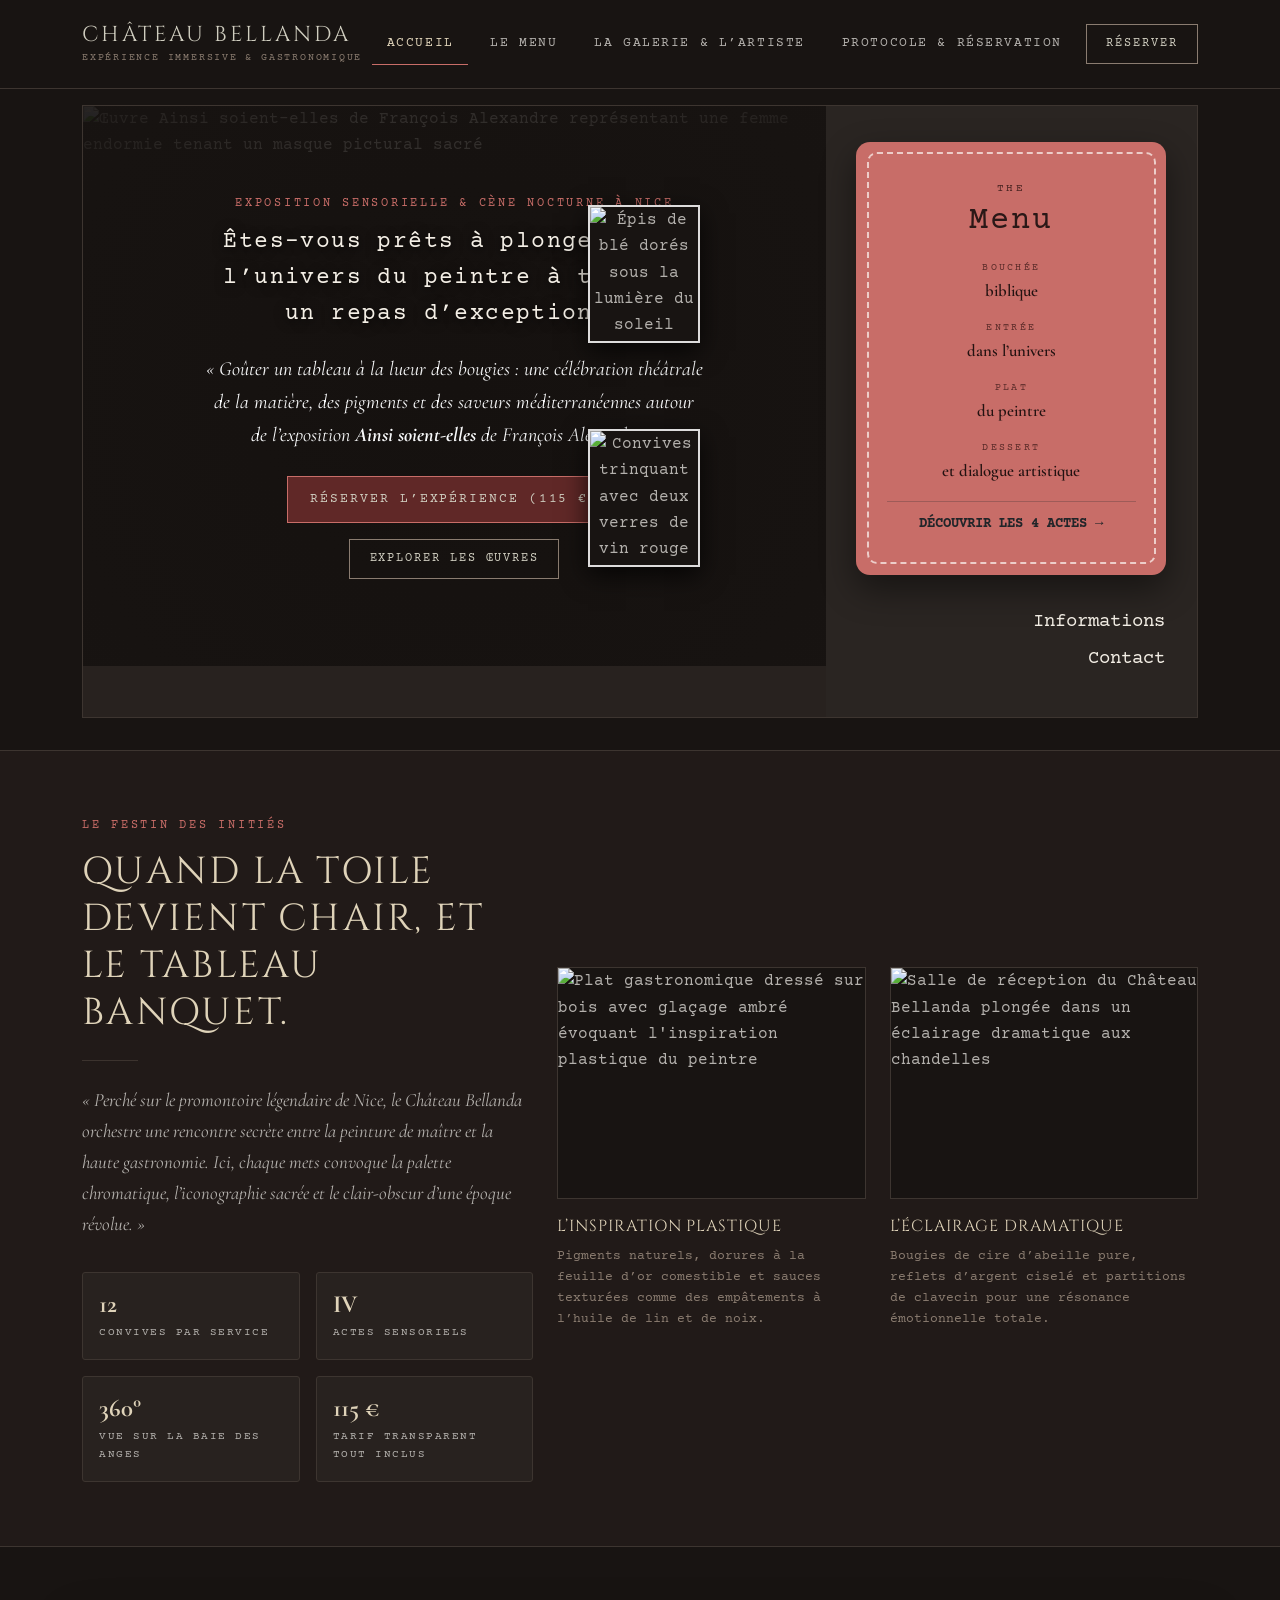
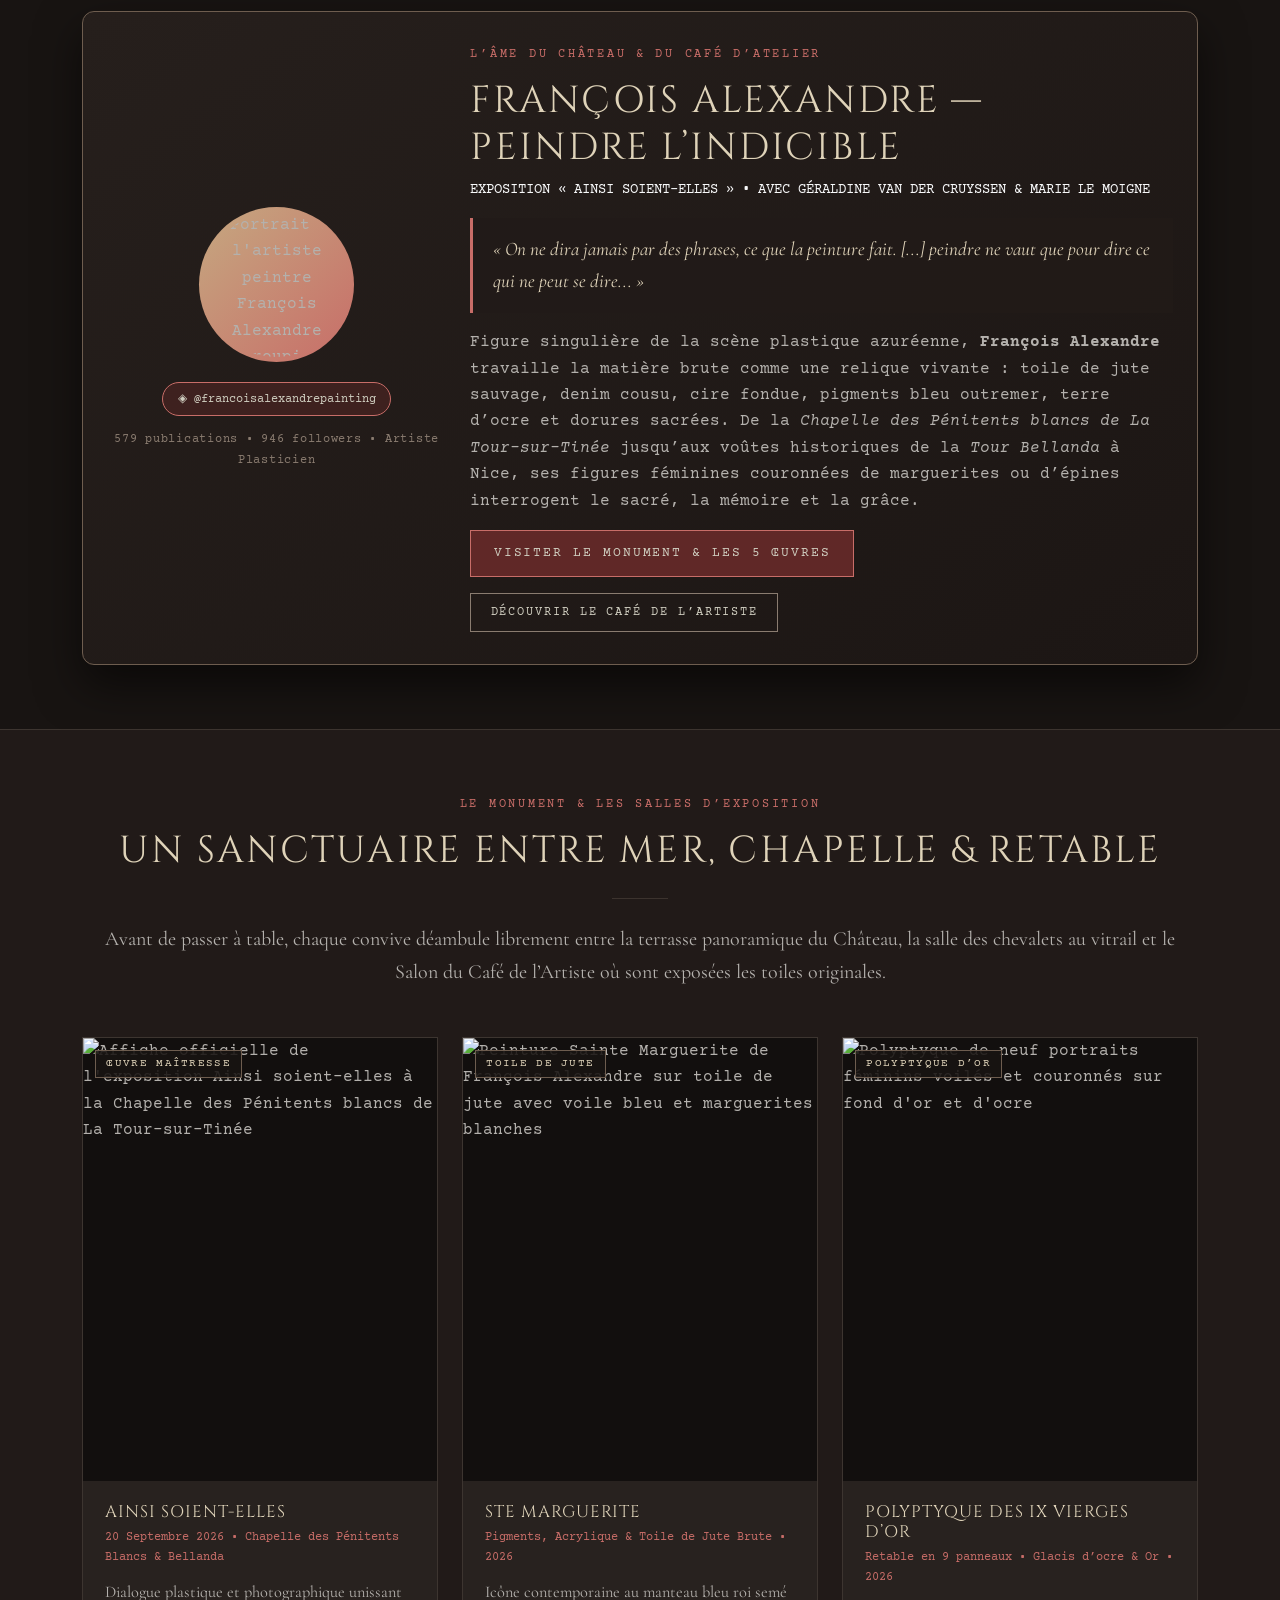
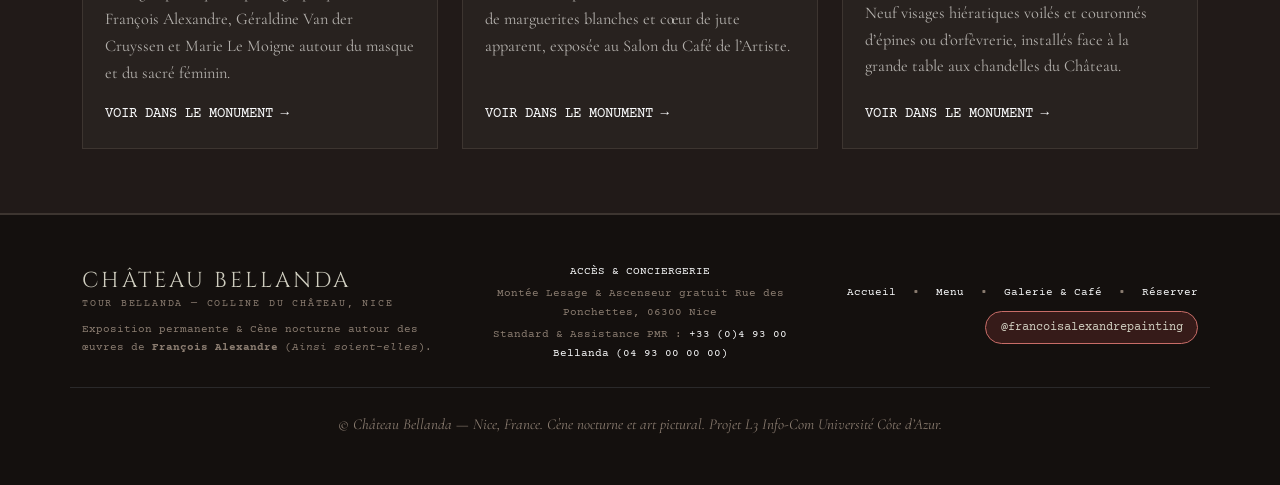
==== index.html @ 2aeea2ba "Commit 1 Intégration structure HTML mobile-first, feuille de style CSS et page d'accueil" ====
<!DOCTYPE html>
<html lang="fr">
<head>
  <meta charset="UTF-8">
  <meta name="viewport" content="width=device-width, initial-scale=1.0">
  <title>Château Bellanda Nice | Expérience Immersive, Galerie François Alexandre & Dîner d'Art</title>
  <meta name="description" content="Plongez dans l'univers du peintre François Alexandre (Ainsi soient-elles) au sommet de la Tour Bellanda à Nice. Dîner gastronomique aux chandelles en 4 actes et galerie d'art privée.">
  <meta name="keywords" content="Château Bellanda, château à Nice, galerie d'art privée, expérience gastronomique dans un cadre historique, François Alexandre, Ainsi soient-elles, restaurant immersif Nice, sortie insolite Côte d'Azur, dîner aux chandelles Nice">
  <meta name="author" content="Château Bellanda - François Alexandre - Université Côte d'Azur L3 Info-Com">
  <meta name="robots" content="index, follow">
  <meta property="og:title" content="Château Bellanda Nice | Expérience Immersive, Galerie François Alexandre & Dîner d'Art">
  <meta property="og:description" content="Plongez dans l'univers du peintre François Alexandre (Ainsi soient-elles) au sommet de la Tour Bellanda à Nice. Dîner gastronomique aux chandelles en 4 actes et galerie d'art privée.">
  <meta property="og:type" content="website">
  <meta property="og:locale" content="fr_FR">
  <meta property="og:image" content="images/oeuvre-ainsi-soient-elles-affiche.jpg">
  <link rel="preconnect" href="https://fonts.googleapis.com">
  <link rel="preconnect" href="https://fonts.gstatic.com" crossorigin>
  <link href="https://fonts.googleapis.com/css2?family=Cinzel:wght@400;600;700&amp;family=Cormorant+Garamond:ital,wght@0,400;0,600;1,400;1,600&amp;family=Courier+Prime:ital,wght@0,400;0,700;1,400&amp;display=swap" rel="stylesheet">
  <link href="https://cdn.jsdelivr.net/npm/bootstrap@5.3.3/dist/css/bootstrap.min.css" rel="stylesheet" integrity="sha384-QWTKZyjpPEjISv5WaRU9OFeRpok6YctnYmDr5pNlyT2bRjXh0JMhjY6hW+ALEwIH" crossorigin="anonymous">
  <link rel="stylesheet" href="css/style.css">
</head>
<body>
  <a href="#main-content" class="skip-link">Aller au contenu principal</a>

  <header class="site-header">
    <nav class="navbar navbar-expand-lg" aria-label="Navigation principale du Château Bellanda">
      <div class="container">
        <a class="brand-logo" href="index.html">
          <span class="brand-title">CHÂTEAU BELLANDA</span>
          <span class="brand-subtitle">EXPÉRIENCE IMMERSIVE &amp; GASTRONOMIQUE</span>
        </a>

        <button class="navbar-toggler-custom d-lg-none" type="button" data-bs-toggle="collapse" data-bs-target="#navbarBellanda" aria-controls="navbarBellanda" aria-expanded="false" aria-label="Ouvrir le menu de navigation">
          Menu &#9776;
        </button>

        <div class="collapse navbar-collapse justify-content-center mt-3 mt-lg-0" id="navbarBellanda">
          <ul class="navbar-nav align-items-lg-center gap-lg-2">
            <li class="nav-item">
              <a class="nav-link-bellanda active" href="index.html" aria-current="page">Accueil</a>
            </li>
            <li class="nav-item">
              <a class="nav-link-bellanda" href="menu.html">Le Menu</a>
            </li>
            <li class="nav-item">
              <a class="nav-link-bellanda" href="galerie.html">La Galerie &amp; L’Artiste</a>
            </li>
            <li class="nav-item">
              <a class="nav-link-bellanda" href="reservation.html">Protocole &amp; Réservation</a>
            </li>
          </ul>
          <div class="d-lg-none mt-3 pb-2">
            <a href="reservation.html" class="btn-reserver-header w-100 text-center">Réserver (115 €)</a>
          </div>
        </div>

        <div class="d-none d-lg-block">
          <a href="reservation.html" class="btn-reserver-header">RÉSERVER</a>
        </div>
      </div>
    </nav>
  </header>

  <main id="main-content">
    <!-- MAQUETTE 1 : HERO & CARTE THE MENU -->
    <section class="hero-frame-wrapper" aria-labelledby="hero-main-heading">
      <div class="container">
        <div class="hero-main-box">
          <div class="row g-0">
            <!-- Colonne Visuel Principal : Femme tenant son masque (Ainsi soient-elles) + 2 vignettes -->
            <div class="col-12 col-lg-8">
              <div class="hero-visual-stage">
                <img src="images/hero-femme-masque.jpg" alt="Œuvre Ainsi soient-elles de François Alexandre représentant une femme endormie tenant un masque pictural sacré" class="hero-bg-img" width="580" height="800">
                <div class="hero-overlay-gradient"></div>

                <div class="hero-center-content">
                  <span class="kicker">EXPOSITION SENSORIELLE &amp; CÈNE NOCTURNE À NICE</span>
                  <h1 id="hero-main-heading" class="hero-question-title">
                    Êtes-vous prêts à plonger dans l’univers du peintre à travers un repas d’exception ?
                  </h1>
                  <p class="font-cormorant fst-italic text-light mb-4 fs-5">
                    « Goûter un tableau à la lueur des bougies : une célébration théâtrale de la matière, des pigments et des saveurs méditerranéennes autour de l’exposition <strong>Ainsi soient-elles</strong> de François Alexandre. »
                  </p>
                  <div class="d-flex flex-wrap justify-content-center gap-3">
                    <a href="reservation.html" class="btn-bordeaux">Réserver l’expérience (115 €)</a>
                    <a href="galerie.html" class="btn-reserver-header">Explorer les œuvres</a>
                  </div>

                  <!-- Les 2 vignettes superposées fidèles à la Maquette 1 -->
                  <div class="hero-floating-vignettes">
                    <div class="vignette-card">
                      <img src="images/vignette-ble-or.jpg" alt="Épis de blé dorés sous la lumière du soleil couchant évoquant l'ocre et le pain sacré" width="112" height="138">
                    </div>
                    <div class="vignette-card">
                      <img src="images/vignette-verres-vin.jpg" alt="Convives trinquant avec deux verres de vin rouge lors du banquet au Château Bellanda" width="112" height="138">
                    </div>
                  </div>
                </div>
              </div>
            </div>

            <!-- Colonne Droite Maquette 1 : Carte "The Menu" rose poudré à bordure festonnée + Liens -->
            <div class="col-12 col-lg-4">
              <div class="hero-sidebar-panel">
                <div class="pink-menu-card" aria-label="Aperçu du Menu en quatre actes">
                  <div class="pink-menu-inner">
                    <span class="pink-menu-kicker">THE</span>
                    <h2 class="pink-menu-heading">Menu</h2>
                    <ul class="pink-menu-list">
                      <li>
                        <span class="pink-menu-step">BOUCHÉE</span>
                        <span class="pink-menu-desc">biblique</span>
                      </li>
                      <li>
                        <span class="pink-menu-step">ENTRÉE</span>
                        <span class="pink-menu-desc">dans l’univers</span>
                      </li>
                      <li>
                        <span class="pink-menu-step">PLAT</span>
                        <span class="pink-menu-desc">du peintre</span>
                      </li>
                      <li>
                        <span class="pink-menu-step">DESSERT</span>
                        <span class="pink-menu-desc">et dialogue artistique</span>
                      </li>
                    </ul>
                    <div class="mt-3 pt-2 border-top border-dark border-opacity-25">
                      <a href="menu.html" class="text-dark fw-bold small text-uppercase text-decoration-none">Découvrir les 4 actes &rarr;</a>
                    </div>
                  </div>
                </div>

                <div class="hero-quick-links">
                  <a href="reservation.html#protocole">Informations</a>
                  <a href="reservation.html#solliciter-table">Contact</a>
                </div>
              </div>
            </div>
          </div>
        </div>
      </div>
    </section>

    <!-- MAQUETTE 2 : LE FESTIN DES INITIÉS -->
    <section class="section-festin" aria-labelledby="festin-heading">
      <div class="container">
        <div class="row gy-5 align-items-center">
          <!-- Colonne Gauche : Titre, Citation & 4 Modules Chiffres Clés / Réassurance -->
          <div class="col-12 col-lg-5">
            <span class="kicker">LE FESTIN DES INITIÉS</span>
            <h2 id="festin-heading" class="festin-title">
              QUAND LA TOILE DEVIENT CHAIR, ET LE TABLEAU BANQUET.
            </h2>
            <hr class="section-divider">
            <blockquote class="festin-quote">
              « Perché sur le promontoire légendaire de Nice, le Château Bellanda orchestre une rencontre secrète entre la peinture de maître et la haute gastronomie. Ici, chaque mets convoque la palette chromatique, l’iconographie sacrée et le clair-obscur d’une époque révolue. »
            </blockquote>

            <div class="row g-3">
              <div class="col-6">
                <div class="stat-box">
                  <span class="stat-number">12</span>
                  <span class="stat-label">CONVIVES PAR SERVICE</span>
                </div>
              </div>
              <div class="col-6">
                <div class="stat-box">
                  <span class="stat-number">IV</span>
                  <span class="stat-label">ACTES SENSORIELS</span>
                </div>
              </div>
              <div class="col-6">
                <div class="stat-box">
                  <span class="stat-number">360°</span>
                  <span class="stat-label">VUE SUR LA BAIE DES ANGES</span>
                </div>
              </div>
              <div class="col-6">
                <div class="stat-box">
                  <span class="stat-number">115 €</span>
                  <span class="stat-label">TARIF TRANSPARENT TOUT INCLUS</span>
                </div>
              </div>
            </div>
          </div>

          <!-- Colonne Droite : Les 2 Cartes Visuelles de la Maquette 2 -->
          <div class="col-12 col-lg-7">
            <div class="row g-4">
              <div class="col-12 col-md-6">
                <article class="feature-visual-card">
                  <div class="feature-img-wrapper">
                    <img src="images/inspiration-plastique-plat.jpg" alt="Plat gastronomique dressé sur bois avec glaçage ambré évoquant l'inspiration plastique du peintre" width="400" height="300">
                  </div>
                  <h3 class="feature-card-title">L’INSPIRATION PLASTIQUE</h3>
                  <p class="feature-card-text">
                    Pigments naturels, dorures à la feuille d’or comestible et sauces texturées comme des empâtements à l’huile de lin et de noix.
                  </p>
                </article>
              </div>

              <div class="col-12 col-md-6">
                <article class="feature-visual-card">
                  <div class="feature-img-wrapper">
                    <img src="images/eclairage-dramatique-salle.jpg" alt="Salle de réception du Château Bellanda plongée dans un éclairage dramatique aux chandelles" width="400" height="300">
                  </div>
                  <h3 class="feature-card-title">L’ÉCLAIRAGE DRAMATIQUE</h3>
                  <p class="feature-card-text">
                    Bougies de cire d’abeille pure, reflets d’argent ciselé et partitions de clavecin pour une résonance émotionnelle totale.
                  </p>
                </article>
              </div>
            </div>
          </div>
        </div>
      </div>
    </section>

    <!-- BULLE DE PRÉSENTATION DE L'ARTISTE : FRANÇOIS ALEXANDRE (@francoisalexandrepainting) -->
    <section class="artist-bubble-section" aria-labelledby="artiste-bubble-heading">
      <div class="container">
        <div class="artist-bubble-card">
          <div class="row gy-4 align-items-center">
            <div class="col-12 col-md-4 text-center">
              <div class="artist-avatar-ring">
                <img src="images/artiste-francois-alexandre.jpg" alt="Portrait de l'artiste peintre François Alexandre accroupi au milieu de marguerites géantes" width="300" height="300">
              </div>
              <a href="https://www.instagram.com/francoisalexandrepainting/" target="_blank" rel="noopener noreferrer" class="insta-badge">
                <span>&#9672; @francoisalexandrepainting</span>
              </a>
              <p class="insta-stats mb-0">579 publications &bull; 946 followers &bull; Artiste Plasticien</p>
            </div>

            <div class="col-12 col-md-8">
              <span class="kicker">L’ÂME DU CHÂTEAU &amp; DU CAFÉ D’ATELIER</span>
              <h2 id="artiste-bubble-heading" class="festin-title mb-2">FRANÇOIS ALEXANDRE — PEINDRE L’INDICIBLE</h2>
              <p class="small text-uppercase text-light mb-2">Exposition « Ainsi soient-elles » &bull; Avec Géraldine Van der Cruyssen &amp; Marie Le Moigne</p>

              <blockquote class="artist-quote-bubble">
                « On ne dira jamais par des phrases, ce que la peinture fait. [...] peindre ne vaut que pour dire ce qui ne peut se dire... »
              </blockquote>

              <p class="mb-3">
                Figure singulière de la scène plastique azuréenne, <strong>François Alexandre</strong> travaille la matière brute comme une relique vivante : toile de jute sauvage, denim cousu, cire fondue, pigments bleu outremer, terre d’ocre et dorures sacrées. De la <em>Chapelle des Pénitents blancs de La Tour-sur-Tinée</em> jusqu’aux voûtes historiques de la <em>Tour Bellanda</em> à Nice, ses figures féminines couronnées de marguerites ou d’épines interrogent le sacré, la mémoire et la grâce.
              </p>

              <div class="d-flex flex-wrap gap-3 mt-3">
                <a href="galerie.html" class="btn-bordeaux">Visiter le Monument &amp; les 5 Œuvres</a>
                <a href="galerie.html#cafe-artiste" class="btn-reserver-header">Découvrir le Café de l’Artiste</a>
              </div>
            </div>
          </div>
        </div>
      </div>
    </section>

    <!-- APERÇU DU MONUMENT & DES ŒUVRES IN SITU -->
    <section class="section-festin" aria-labelledby="monument-preview-heading">
      <div class="container">
        <div class="text-center mb-5">
          <span class="kicker">LE MONUMENT &amp; LES SALLES D’EXPOSITION</span>
          <h2 id="monument-preview-heading" class="festin-title">UN SANCTUAIRE ENTRE MER, CHAPELLE &amp; RETABLE</h2>
          <hr class="section-divider section-divider-center">
          <p class="font-cormorant fs-5">
            Avant de passer à table, chaque convive déambule librement entre la terrasse panoramique du Château, la salle des chevalets au vitrail et le Salon du Café de l’Artiste où sont exposées les toiles originales.
          </p>
        </div>

        <div class="row g-4">
          <div class="col-12 col-md-4">
            <article class="artwork-card">
              <div class="artwork-img-container">
                <span class="artwork-tag">Œuvre Maîtresse</span>
                <img src="images/oeuvre-ainsi-soient-elles-affiche.jpg" alt="Affiche officielle de l'exposition Ainsi soient-elles à la Chapelle des Pénitents blancs de La Tour-sur-Tinée" width="400" height="500">
              </div>
              <div class="artwork-cartel">
                <div>
                  <h3 class="cartel-title">AINSI SOIENT-ELLES</h3>
                  <p class="cartel-meta">20 Septembre 2026 &bull; Chapelle des Pénitents Blancs &amp; Bellanda</p>
                  <p class="cartel-desc">Dialogue plastique et photographique unissant François Alexandre, Géraldine Van der Cruyssen et Marie Le Moigne autour du masque et du sacré féminin.</p>
                </div>
                <a href="galerie.html" class="text-uppercase small text-light text-decoration-none">Voir dans le monument &rarr;</a>
              </div>
            </article>
          </div>

          <div class="col-12 col-md-4">
            <article class="artwork-card">
              <div class="artwork-img-container">
                <span class="artwork-tag">Toile de Jute</span>
                <img src="images/oeuvre-sainte-marguerite.jpg" alt="Peinture Sainte Marguerite de François Alexandre sur toile de jute avec voile bleu et marguerites blanches" width="400" height="500">
              </div>
              <div class="artwork-cartel">
                <div>
                  <h3 class="cartel-title">STE MARGUERITE</h3>
                  <p class="cartel-meta">Pigments, Acrylique &amp; Toile de Jute Brute &bull; 2026</p>
                  <p class="cartel-desc">Icône contemporaine au manteau bleu roi semé de marguerites blanches et cœur de jute apparent, exposée au Salon du Café de l’Artiste.</p>
                </div>
                <a href="galerie.html" class="text-uppercase small text-light text-decoration-none">Voir dans le monument &rarr;</a>
              </div>
            </article>
          </div>

          <div class="col-12 col-md-4">
            <article class="artwork-card">
              <div class="artwork-img-container">
                <span class="artwork-tag">Polyptyque d’Or</span>
                <img src="images/oeuvre-polyptyque-icones-or.jpg" alt="Polyptyque de neuf portraits féminins voilés et couronnés sur fond d'or et d'ocre" width="400" height="500">
              </div>
              <div class="artwork-cartel">
                <div>
                  <h3 class="cartel-title">POLYPTYQUE DES IX VIERGES D’OR</h3>
                  <p class="cartel-meta">Retable en 9 panneaux &bull; Glacis d’ocre &amp; Or &bull; 2026</p>
                  <p class="cartel-desc">Neuf visages hiératiques voilés et couronnés d’épines ou d’orfèvrerie, installés face à la grande table aux chandelles du Château.</p>
                </div>
                <a href="galerie.html" class="text-uppercase small text-light text-decoration-none">Voir dans le monument &rarr;</a>
              </div>
            </article>
          </div>
        </div>
      </div>
    </section>
  </main>
  <!-- Bouton d'action persistant sur smartphone (Recommandation UX Mobile-First) -->
  <div class="mobile-sticky-cta">
    <a href="reservation.html" class="btn-champagne py-2">Réserver l’expérience (115 €)</a>
  </div>

  <footer class="site-footer">
    <div class="container">
      <div class="row gy-4 align-items-center pb-4 border-bottom border-secondary border-opacity-25">
        <div class="col-12 col-md-4">
          <span class="brand-title">CHÂTEAU BELLANDA</span>
          <span class="brand-subtitle mb-2">TOUR BELLANDA — COLLINE DU CHÂTEAU, NICE</span>
          <p class="mb-0 small">Exposition permanente &amp; Cène nocturne autour des œuvres de <strong>François Alexandre</strong> (<em>Ainsi soient-elles</em>).</p>
        </div>
        <div class="col-12 col-md-4 text-md-center">
          <p class="mb-1 text-uppercase small text-light">Accès &amp; Conciergerie</p>
          <p class="mb-1 small">Montée Lesage &amp; Ascenseur gratuit Rue des Ponchettes, 06300 Nice</p>
          <p class="mb-0 small">Standard &amp; Assistance PMR : <a href="tel:+33493000000" class="text-light text-decoration-none">+33 (0)4 93 00 Bellanda (04 93 00 00 00)</a></p>
        </div>
        <div class="col-12 col-md-4 text-md-end">
          <nav aria-label="Navigation secondaire pied de page">
            <ul class="list-inline mb-2">
              <li class="list-inline-item"><a href="index.html" class="text-light text-decoration-none small">Accueil</a></li>
              <li class="list-inline-item">&bull;</li>
              <li class="list-inline-item"><a href="menu.html" class="text-light text-decoration-none small">Menu</a></li>
              <li class="list-inline-item">&bull;</li>
              <li class="list-inline-item"><a href="galerie.html" class="text-light text-decoration-none small">Galerie &amp; Café</a></li>
              <li class="list-inline-item">&bull;</li>
              <li class="list-inline-item"><a href="reservation.html" class="text-light text-decoration-none small">Réserver</a></li>
            </ul>
          </nav>
          <a href="https://www.instagram.com/francoisalexandrepainting/" target="_blank" rel="noopener noreferrer" class="insta-badge mb-0">@francoisalexandrepainting</a>
        </div>
      </div>
      <div class="pt-4">
        <p class="footer-signature mb-0">&copy; Château Bellanda — Nice, France. Cène nocturne et art pictural. Projet L3 Info-Com Université Côte d’Azur.</p>
      </div>
    </div>
  </footer>

  <script src="https://cdn.jsdelivr.net/npm/bootstrap@5.3.3/dist/js/bootstrap.bundle.min.js" integrity="sha384-YvpcrYf0tY3lHB60NNkmXc5s9fDVZLESaAA55NDzOxhy9GkcIdslK1eN7N6jIeHz" crossorigin="anonymous"></script>
  <script src="js/main.js"></script>
</body>
</html>
---- css/style.css ----
/* ==========================================================================
   CHÂTEAU BELLANDA — EXPÉRIENCE IMMERSIVE & GASTRONOMIQUE
   Direction Artistique : Clair-Obscur, Or Ciselé, Terre Cuite & Bordeaux Rituel
   Typographies : Cinzel, Cormorant Garamond, Courier Prime
   Approche : Mobile-First Responsive | Conforme W3C CSS3 Validator & RGAA
   ========================================================================== */

:root {
  --bg-deep: #181412;
  --bg-primary: #211A18;
  --bg-panel: #28221F;
  --bg-card: #241E1C;
  --bordeaux-rituel: #602827;
  --rose-menu: #C86D68;
  --rose-menu-dark: #A95550;
  --terre-cuite: #8A7C70;
  --pierre-grise: #B4B1AD;
  --bougie-chaude: #CFCDBF;
  --or-champagne: #DFD3B9;
  --or-cisele: #C5A880;
  --border-subtle: #3D3530;
  --border-gold: #6E5D4F;
  --font-title: 'Cinzel', Georgia, serif;
  --font-serif: 'Cormorant Garamond', Georgia, serif;
  --font-mono: 'Courier Prime', 'Courier New', monospace;
}

*,
*::before,
*::after {
  box-sizing: border-box;
}

html {
  scroll-behavior: smooth;
  font-size: 16px;
}

body {
  margin: 0;
  padding: 0;
  background-color: var(--bg-primary);
  color: var(--pierre-grise);
  font-family: var(--font-mono);
  line-height: 1.65;
  overflow-x: hidden;
}

/* Lien d'évitement accessibilité RGAA */
.skip-link {
  position: absolute;
  top: -100px;
  left: 1rem;
  background-color: var(--or-champagne);
  color: var(--bg-deep);
  padding: 0.75rem 1.25rem;
  font-family: var(--font-mono);
  font-weight: 700;
  text-decoration: none;
  z-index: 9999;
  border-radius: 2px;
}

.skip-link:focus {
  top: 1rem;
  outline: 2px solid var(--rose-menu);
}

/* Accessibilité Focus Clavier */
a:focus-visible,
button:focus-visible,
input:focus-visible,
select:focus-visible,
textarea:focus-visible,
summary:focus-visible {
  outline: 2px solid var(--or-champagne);
  outline-offset: 3px;
}

/* Typographie Globale */
h1, h2, h3, h4, .font-cinzel {
  font-family: var(--font-title);
  color: var(--bougie-chaude);
  font-weight: 400;
  letter-spacing: 0.06em;
  margin-top: 0;
}

.font-cormorant {
  font-family: var(--font-serif);
}

.font-courier {
  font-family: var(--font-mono);
}

.kicker {
  display: block;
  font-family: var(--font-mono);
  font-size: 0.78rem;
  text-transform: uppercase;
  letter-spacing: 0.22em;
  color: var(--rose-menu);
  margin-bottom: 0.75rem;
}

.section-divider {
  width: 56px;
  height: 1px;
  background-color: var(--terre-cuite);
  border: 0;
  margin: 1.5rem 0;
}

.section-divider-center {
  margin-left: auto;
  margin-right: auto;
}

/* ==========================================================================
   HEADER & BARRE DE NAVIGATION (Mobile-First)
   ========================================================================== */
.site-header {
  position: sticky;
  top: 0;
  z-index: 1030;
  background-color: rgba(24, 20, 18, 0.96);
  border-bottom: 1px solid var(--border-subtle);
  padding: 0.85rem 0;
}

.brand-logo {
  text-decoration: none;
  display: inline-block;
}

.brand-title {
  display: block;
  font-family: var(--font-title);
  font-size: 1.15rem;
  color: var(--bougie-chaude);
  letter-spacing: 0.14em;
  line-height: 1.2;
}

.brand-subtitle {
  display: block;
  font-family: var(--font-mono);
  font-size: 0.62rem;
  color: var(--terre-cuite);
  letter-spacing: 0.18em;
  text-transform: uppercase;
  margin-top: 0.15rem;
}

.navbar-toggler-custom {
  border: 1px solid var(--terre-cuite);
  background: transparent;
  color: var(--bougie-chaude);
  padding: 0.45rem 0.75rem;
  font-family: var(--font-mono);
  font-size: 0.75rem;
  letter-spacing: 0.1em;
  text-transform: uppercase;
  border-radius: 2px;
}

.nav-link-bellanda {
  font-family: var(--font-mono);
  font-size: 0.82rem;
  color: var(--pierre-grise);
  text-decoration: none;
  text-transform: uppercase;
  letter-spacing: 0.12em;
  padding: 0.6rem 0.9rem;
  display: block;
  transition: color 0.25s ease;
}

.nav-link-bellanda:hover,
.nav-link-bellanda.active {
  color: var(--or-champagne);
}

.nav-link-bellanda.active {
  border-bottom: 1px solid var(--rose-menu);
}

.btn-reserver-header {
  display: inline-block;
  font-family: var(--font-mono);
  font-size: 0.75rem;
  text-transform: uppercase;
  letter-spacing: 0.16em;
  color: var(--bougie-chaude);
  background-color: transparent;
  border: 1px solid var(--terre-cuite);
  padding: 0.55rem 1.2rem;
  text-decoration: none;
  transition: all 0.25s ease;
}

.btn-reserver-header:hover {
  background-color: var(--bordeaux-rituel);
  border-color: var(--rose-menu);
  color: #ffffff;
}

/* ==========================================================================
   MAQUETTE 1 : HERO & CARTE "THE MENU" ROSE POUDRÉ FESTONNÉE
   ========================================================================== */
.hero-frame-wrapper {
  background-color: var(--bg-deep);
  padding: 1rem 0 2rem 0;
  border-bottom: 1px solid var(--border-subtle);
}

.hero-main-box {
  background-color: var(--bg-panel);
  border: 1px solid var(--border-subtle);
  overflow: hidden;
}

.hero-visual-stage {
  position: relative;
  min-height: 460px;
  background-color: #14100E;
  display: flex;
  align-items: center;
  justify-content: center;
  padding: 2.5rem 1.25rem;
  overflow: hidden;
}

.hero-bg-img {
  position: absolute;
  top: 0;
  left: 0;
  width: 100%;
  height: 100%;
  object-fit: cover;
  object-position: center 22%;
  opacity: 0.48;
  filter: contrast(1.08) brightness(0.82);
}

.hero-overlay-gradient {
  position: absolute;
  top: 0;
  left: 0;
  width: 100%;
  height: 100%;
  background: radial-gradient(circle at center, rgba(24, 20, 18, 0.25) 0%, rgba(24, 20, 18, 0.82) 100%);
}

.hero-center-content {
  position: relative;
  z-index: 3;
  max-width: 540px;
  text-align: center;
  padding: 1.25rem;
}

.hero-question-title {
  font-family: var(--font-mono);
  font-size: 1.2rem;
  line-height: 1.55;
  color: #F4EFE6;
  text-shadow: 0 2px 12px rgba(0, 0, 0, 0.85);
  margin-bottom: 1.25rem;
}

.hero-floating-vignettes {
  display: flex;
  justify-content: center;
  gap: 1rem;
  margin-top: 1.5rem;
  position: relative;
  z-index: 3;
}

.vignette-card {
  width: 96px;
  height: 120px;
  border: 2px solid rgba(255, 255, 255, 0.85);
  box-shadow: 0 8px 24px rgba(0, 0, 0, 0.75);
  overflow: hidden;
  background-color: var(--bg-deep);
}

.vignette-card img {
  width: 100%;
  height: 100%;
  object-fit: cover;
  display: block;
}

/* Colonne Droite Maquette 1 : Carte "The Menu" rose poudré à bordure festonnée */
.hero-sidebar-panel {
  background-color: #2A2522;
  padding: 2.25rem 1.5rem;
  display: flex;
  flex-direction: column;
  justify-content: space-between;
  min-height: 100%;
}

.pink-menu-card {
  background-color: var(--rose-menu);
  color: #2B1817;
  border-radius: 14px;
  padding: 0.65rem;
  max-width: 310px;
  margin: 0 auto 2rem auto;
  width: 100%;
  box-shadow: 0 14px 34px rgba(0, 0, 0, 0.45);
  position: relative;
}

/* Bordure intérieure festonnée fidèle à la maquette 1 */
.pink-menu-inner {
  border: 2px dashed rgba(248, 232, 228, 0.78);
  border-radius: 10px;
  padding: 1.6rem 1.15rem;
  text-align: center;
}

.pink-menu-kicker {
  font-family: var(--font-mono);
  font-size: 0.68rem;
  letter-spacing: 0.25em;
  text-transform: uppercase;
  color: #4A2422;
  display: block;
  margin-bottom: 0.25rem;
}

.pink-menu-heading {
  font-family: var(--font-mono);
  font-size: 2rem;
  color: #2B1817;
  margin-bottom: 1.25rem;
  font-weight: 400;
}

.pink-menu-list {
  list-style: none;
  padding: 0;
  margin: 0;
}

.pink-menu-list li {
  margin-bottom: 0.95rem;
}

.pink-menu-list li:last-child {
  margin-bottom: 0;
}

.pink-menu-step {
  display: block;
  font-family: var(--font-mono);
  font-size: 0.65rem;
  letter-spacing: 0.22em;
  text-transform: uppercase;
  color: #5A2B29;
}

.pink-menu-desc {
  display: block;
  font-family: var(--font-serif);
  font-size: 1.05rem;
  color: #231211;
  font-weight: 600;
}

.hero-quick-links {
  text-align: right;
  padding-right: 0.5rem;
}

.hero-quick-links a {
  display: block;
  font-family: var(--font-mono);
  font-size: 1.2rem;
  color: #F4EFE6;
  text-decoration: none;
  margin-bottom: 0.35rem;
  transition: color 0.2s ease, transform 0.2s ease;
}

.hero-quick-links a:hover {
  color: var(--rose-menu);
  transform: translateX(-4px);
}

/* ==========================================================================
   MAQUETTE 2 : SECTION "LE FESTIN DES INITIÉS"
   ========================================================================== */
.section-festin {
  padding: 4rem 0;
  background-color: var(--bg-primary);
  border-bottom: 1px solid var(--border-subtle);
}

.festin-title {
  font-size: 1.85rem;
  line-height: 1.25;
  color: var(--or-champagne);
  margin-bottom: 1rem;
}

.festin-quote {
  font-family: var(--font-serif);
  font-style: italic;
  font-size: 1.18rem;
  line-height: 1.65;
  color: var(--pierre-grise);
  margin-bottom: 2rem;
}

.stat-box {
  background-color: var(--bg-panel);
  border: 1px solid var(--border-subtle);
  border-radius: 3px;
  padding: 1.1rem 1rem;
  height: 100%;
  transition: border-color 0.25s ease;
}

.stat-box:hover {
  border-color: var(--terre-cuite);
}

.stat-number {
  display: block;
  font-family: var(--font-serif);
  font-size: 1.55rem;
  font-weight: 700;
  color: var(--or-champagne);
  line-height: 1.1;
  margin-bottom: 0.35rem;
}

.stat-label {
  display: block;
  font-family: var(--font-mono);
  font-size: 0.68rem;
  letter-spacing: 0.14em;
  text-transform: uppercase;
  color: var(--pierre-grise);
}

.feature-visual-card {
  height: 100%;
}

.feature-img-wrapper {
  border: 1px solid var(--border-subtle);
  overflow: hidden;
  margin-bottom: 1.15rem;
  background-color: var(--bg-deep);
  aspect-ratio: 4 / 3;
}

.feature-img-wrapper img {
  width: 100%;
  height: 100%;
  object-fit: cover;
  display: block;
  transition: transform 0.45s ease;
}

.feature-visual-card:hover .feature-img-wrapper img {
  transform: scale(1.04);
}

.feature-card-title {
  font-family: var(--font-title);
  font-size: 1rem;
  color: var(--or-champagne);
  margin-bottom: 0.6rem;
}

.feature-card-text {
  font-family: var(--font-mono);
  font-size: 0.8rem;
  color: var(--terre-cuite);
  line-height: 1.65;
  margin-bottom: 0;
}

/* ==========================================================================
   BULLE DE PRÉSENTATION DE L'ARTISTE FRANÇOIS ALEXANDRE & CAFÉ DE L'ARTISTE
   ========================================================================== */
.artist-bubble-section {
  padding: 4rem 0;
  background-color: var(--bg-deep);
  border-bottom: 1px solid var(--border-subtle);
}

.artist-bubble-card {
  background: linear-gradient(145deg, #261F1C 0%, #1C1614 100%);
  border: 1px solid var(--border-gold);
  border-radius: 12px;
  padding: 2rem 1.5rem;
  box-shadow: 0 20px 45px rgba(0, 0, 0, 0.55);
}

.artist-avatar-ring {
  width: 155px;
  height: 155px;
  border-radius: 50%;
  padding: 5px;
  background: linear-gradient(135deg, var(--or-cisele), var(--rose-menu));
  margin: 0 auto 1.25rem auto;
}

.artist-avatar-ring img {
  width: 100%;
  height: 100%;
  object-fit: cover;
  border-radius: 50%;
  display: block;
}

.insta-badge {
  display: inline-flex;
  align-items: center;
  gap: 0.5rem;
  background-color: rgba(96, 40, 39, 0.45);
  border: 1px solid var(--rose-menu);
  color: var(--bougie-chaude);
  padding: 0.35rem 0.9rem;
  border-radius: 50px;
  font-family: var(--font-mono);
  font-size: 0.78rem;
  text-decoration: none;
  margin-bottom: 0.85rem;
  transition: background-color 0.25s ease;
}

.insta-badge:hover {
  background-color: var(--bordeaux-rituel);
  color: #ffffff;
}

.insta-stats {
  font-family: var(--font-mono);
  font-size: 0.76rem;
  color: var(--terre-cuite);
  letter-spacing: 0.06em;
  margin-bottom: 1rem;
}

.artist-quote-bubble {
  background-color: rgba(33, 26, 24, 0.85);
  border-left: 3px solid var(--rose-menu);
  padding: 1rem 1.25rem;
  font-family: var(--font-serif);
  font-style: italic;
  font-size: 1.2rem;
  color: var(--or-champagne);
  margin: 1rem 0;
}

/* Cartel & Galerie des Œuvres */
.artwork-card {
  background-color: var(--bg-panel);
  border: 1px solid var(--border-subtle);
  height: 100%;
  display: flex;
  flex-direction: column;
  transition: transform 0.3s ease, border-color 0.3s ease;
}

.artwork-card:hover {
  transform: translateY(-4px);
  border-color: var(--or-cisele);
}

.artwork-img-container {
  position: relative;
  overflow: hidden;
  background-color: #120F0E;
  aspect-ratio: 4 / 5;
}

.artwork-img-container img {
  width: 100%;
  height: 100%;
  object-fit: cover;
  display: block;
  transition: transform 0.5s ease;
}

.artwork-card:hover .artwork-img-container img {
  transform: scale(1.03);
}

.artwork-tag {
  position: absolute;
  top: 0.75rem;
  left: 0.75rem;
  background-color: rgba(24, 20, 18, 0.88);
  border: 1px solid var(--border-gold);
  color: var(--or-champagne);
  font-family: var(--font-mono);
  font-size: 0.68rem;
  text-transform: uppercase;
  letter-spacing: 0.12em;
  padding: 0.25rem 0.65rem;
}

.artwork-cartel {
  padding: 1.35rem;
  flex-grow: 1;
  display: flex;
  flex-direction: column;
  justify-content: space-between;
}

.cartel-title {
  font-family: var(--font-title);
  font-size: 1.05rem;
  color: var(--or-champagne);
  margin-bottom: 0.35rem;
}

.cartel-meta {
  font-family: var(--font-mono);
  font-size: 0.75rem;
  color: var(--rose-menu);
  margin-bottom: 0.75rem;
}

.cartel-desc {
  font-family: var(--font-serif);
  font-size: 1.02rem;
  color: var(--pierre-grise);
  margin-bottom: 1rem;
}

/* Café de l'Artiste */
.cafe-artiste-box {
  background-color: #271F1C;
  border: 1px solid var(--border-gold);
  padding: 2rem 1.5rem;
  position: relative;
}

/* ==========================================================================
   MAQUETTE 3 : LE PROTOCOLE DU CHÂTEAU (3 CARTES NUMÉROTÉES)
   ========================================================================== */
.protocol-card {
  background-color: var(--bg-panel);
  border: 1px solid var(--border-subtle);
  padding: 2rem 1.65rem;
  height: 100%;
  transition: border-color 0.25s ease;
}

.protocol-card:hover {
  border-color: var(--rose-menu);
}

.protocol-step {
  display: block;
  font-family: var(--font-mono);
  font-size: 0.72rem;
  letter-spacing: 0.2em;
  text-transform: uppercase;
  color: var(--rose-menu);
  margin-bottom: 0.85rem;
}

.protocol-heading {
  font-family: var(--font-title);
  font-size: 1.15rem;
  color: var(--or-champagne);
  margin-bottom: 1rem;
}

.protocol-lead {
  font-family: var(--font-mono);
  font-size: 0.84rem;
  color: var(--bougie-chaude);
  margin-bottom: 1rem;
}

.protocol-note {
  font-family: var(--font-serif);
  font-style: italic;
  font-size: 1rem;
  color: var(--terre-cuite);
  margin-bottom: 0;
}

/* ==========================================================================
   MAQUETTE 4 : FORMULAIRES DE RÉSERVATION & DÉTAIL DU PLAT DU PEINTRE
   ========================================================================== */
.salon-form-container,
.detail-boxed-card {
  background-color: var(--bg-panel);
  border: 1px solid var(--border-subtle);
  padding: 2rem 1.5rem;
  border-radius: 3px;
}

.contact-diamond-list {
  list-style: none;
  padding: 0;
  margin: 1.5rem 0 0 0;
}

.contact-diamond-list li {
  font-family: var(--font-mono);
  font-size: 0.82rem;
  color: var(--pierre-grise);
  margin-bottom: 0.65rem;
}

.contact-diamond-list strong {
  color: var(--bougie-chaude);
}

.form-label-bellanda {
  display: block;
  font-family: var(--font-mono);
  font-size: 0.7rem;
  text-transform: uppercase;
  letter-spacing: 0.16em;
  color: var(--pierre-grise);
  margin-bottom: 0.45rem;
}

.form-control-bellanda,
.form-select-bellanda {
  width: 100%;
  background-color: #171311;
  border: 1px solid var(--border-subtle);
  color: var(--bougie-chaude);
  font-family: var(--font-mono);
  font-size: 0.85rem;
  padding: 0.75rem 0.95rem;
  border-radius: 2px;
  margin-bottom: 1.2rem;
}

.form-control-bellanda::placeholder {
  color: #6E655F;
}

.form-control-bellanda:focus,
.form-select-bellanda:focus {
  border-color: var(--or-champagne);
  background-color: #1D1816;
}

.btn-champagne {
  display: inline-block;
  width: 100%;
  background-color: var(--or-champagne);
  color: #1C1614;
  font-family: var(--font-title);
  font-weight: 600;
  font-size: 0.8rem;
  letter-spacing: 0.2em;
  text-transform: uppercase;
  border: 1px solid var(--or-champagne);
  padding: 0.9rem 1.5rem;
  text-align: center;
  text-decoration: none;
  cursor: pointer;
  transition: all 0.25s ease;
}

.btn-champagne:hover {
  background-color: var(--bordeaux-rituel);
  border-color: var(--rose-menu);
  color: #ffffff;
}

.btn-bordeaux {
  display: inline-block;
  background-color: var(--bordeaux-rituel);
  color: var(--bougie-chaude);
  font-family: var(--font-mono);
  font-size: 0.8rem;
  letter-spacing: 0.15em;
  text-transform: uppercase;
  border: 1px solid var(--rose-menu);
  padding: 0.75rem 1.4rem;
  text-decoration: none;
  transition: all 0.25s ease;
}

.btn-bordeaux:hover {
  background-color: var(--rose-menu);
  color: #181412;
}

.sommelier-box {
  background-color: #1A1513;
  border: 1px solid var(--border-subtle);
  padding: 1.1rem;
  font-family: var(--font-mono);
  font-size: 0.76rem;
  color: var(--pierre-grise);
  margin-top: 1.25rem;
}

.sommelier-box strong {
  color: var(--bougie-chaude);
}

/* Modules Horizontaux Page Menu (Wireframe + Maquette) */
.menu-course-row {
  background-color: var(--bg-panel);
  border: 1px solid var(--border-subtle);
  padding: 1.5rem;
  margin-bottom: 1.5rem;
  transition: border-color 0.25s ease;
}

.menu-course-row:hover {
  border-color: var(--or-cisele);
}

.accord-details summary {
  cursor: pointer;
  display: inline-block;
  background-color: var(--bordeaux-rituel);
  color: var(--bougie-chaude);
  border: 1px solid var(--rose-menu);
  padding: 0.45rem 0.95rem;
  font-family: var(--font-mono);
  font-size: 0.72rem;
  letter-spacing: 0.14em;
  text-transform: uppercase;
  list-style: none;
}

.accord-details summary::-webkit-details-marker {
  display: none;
}

.accord-content {
  margin-top: 0.85rem;
  padding: 0.9rem;
  background-color: #1A1513;
  border-left: 2px solid var(--or-champagne);
  font-size: 0.8rem;
}

/* Sticky Mobile CTA (Recommandation Dossier UX Persona Julien) */
.mobile-sticky-cta {
  position: fixed;
  bottom: 0;
  left: 0;
  right: 0;
  background-color: rgba(24, 20, 18, 0.96);
  border-top: 1px solid var(--border-gold);
  padding: 0.65rem 1rem;
  z-index: 1020;
  display: block;
}

/* Footer */
.site-footer {
  background-color: #14100E;
  border-top: 1px solid var(--border-subtle);
  padding: 3rem 0 5rem 0;
  color: var(--terre-cuite);
  font-size: 0.8rem;
}

.footer-signature {
  font-family: var(--font-serif);
  font-style: italic;
  font-size: 0.95rem;
  color: var(--terre-cuite);
  text-align: center;
}

/* ==========================================================================
   MEDIA QUERIES — ADAPTATION TABLETTE & DESKTOP (Approche Mobile-First)
   ========================================================================== */
@media (min-width: 768px) {
  .festin-title {
    font-size: 2.35rem;
  }

  .hero-question-title {
    font-size: 1.45rem;
  }

  .salon-form-container,
  .detail-boxed-card {
    padding: 2.75rem 2.25rem;
  }
}

@media (min-width: 992px) {
  .brand-title {
    font-size: 1.35rem;
  }

  .hero-visual-stage {
    min-height: 560px;
  }

  /* Sur Desktop : Positionnement exact des 2 vignettes à droite de l'image Hero comme sur la Maquette 1 */
  .hero-floating-vignettes {
    position: absolute;
    right: 1.5rem;
    top: 0;
    bottom: 0;
    flex-direction: column;
    justify-content: space-between;
    padding: 2rem 0;
    margin-top: 0;
  }

  .vignette-card {
    width: 112px;
    height: 138px;
  }

  .mobile-sticky-cta {
    display: none;
  }

  .site-footer {
    padding-bottom: 3rem;
  }
}
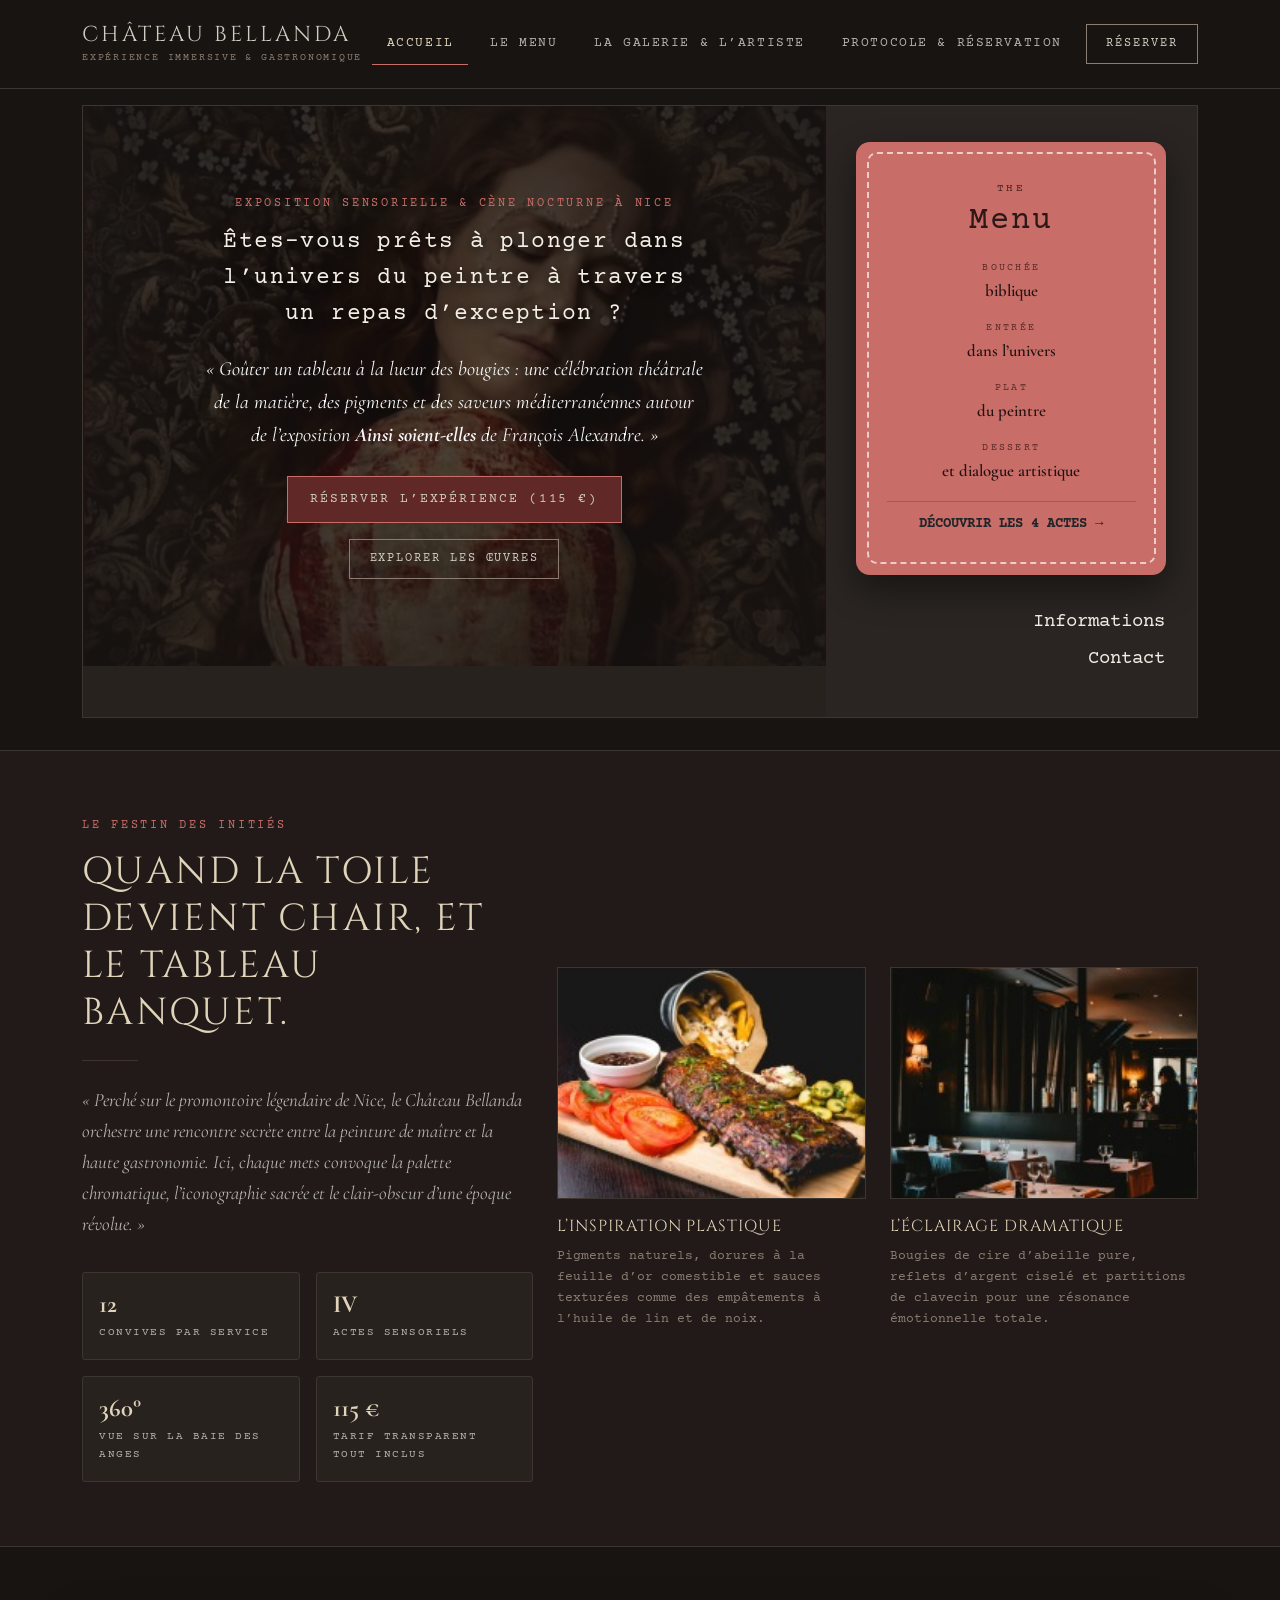
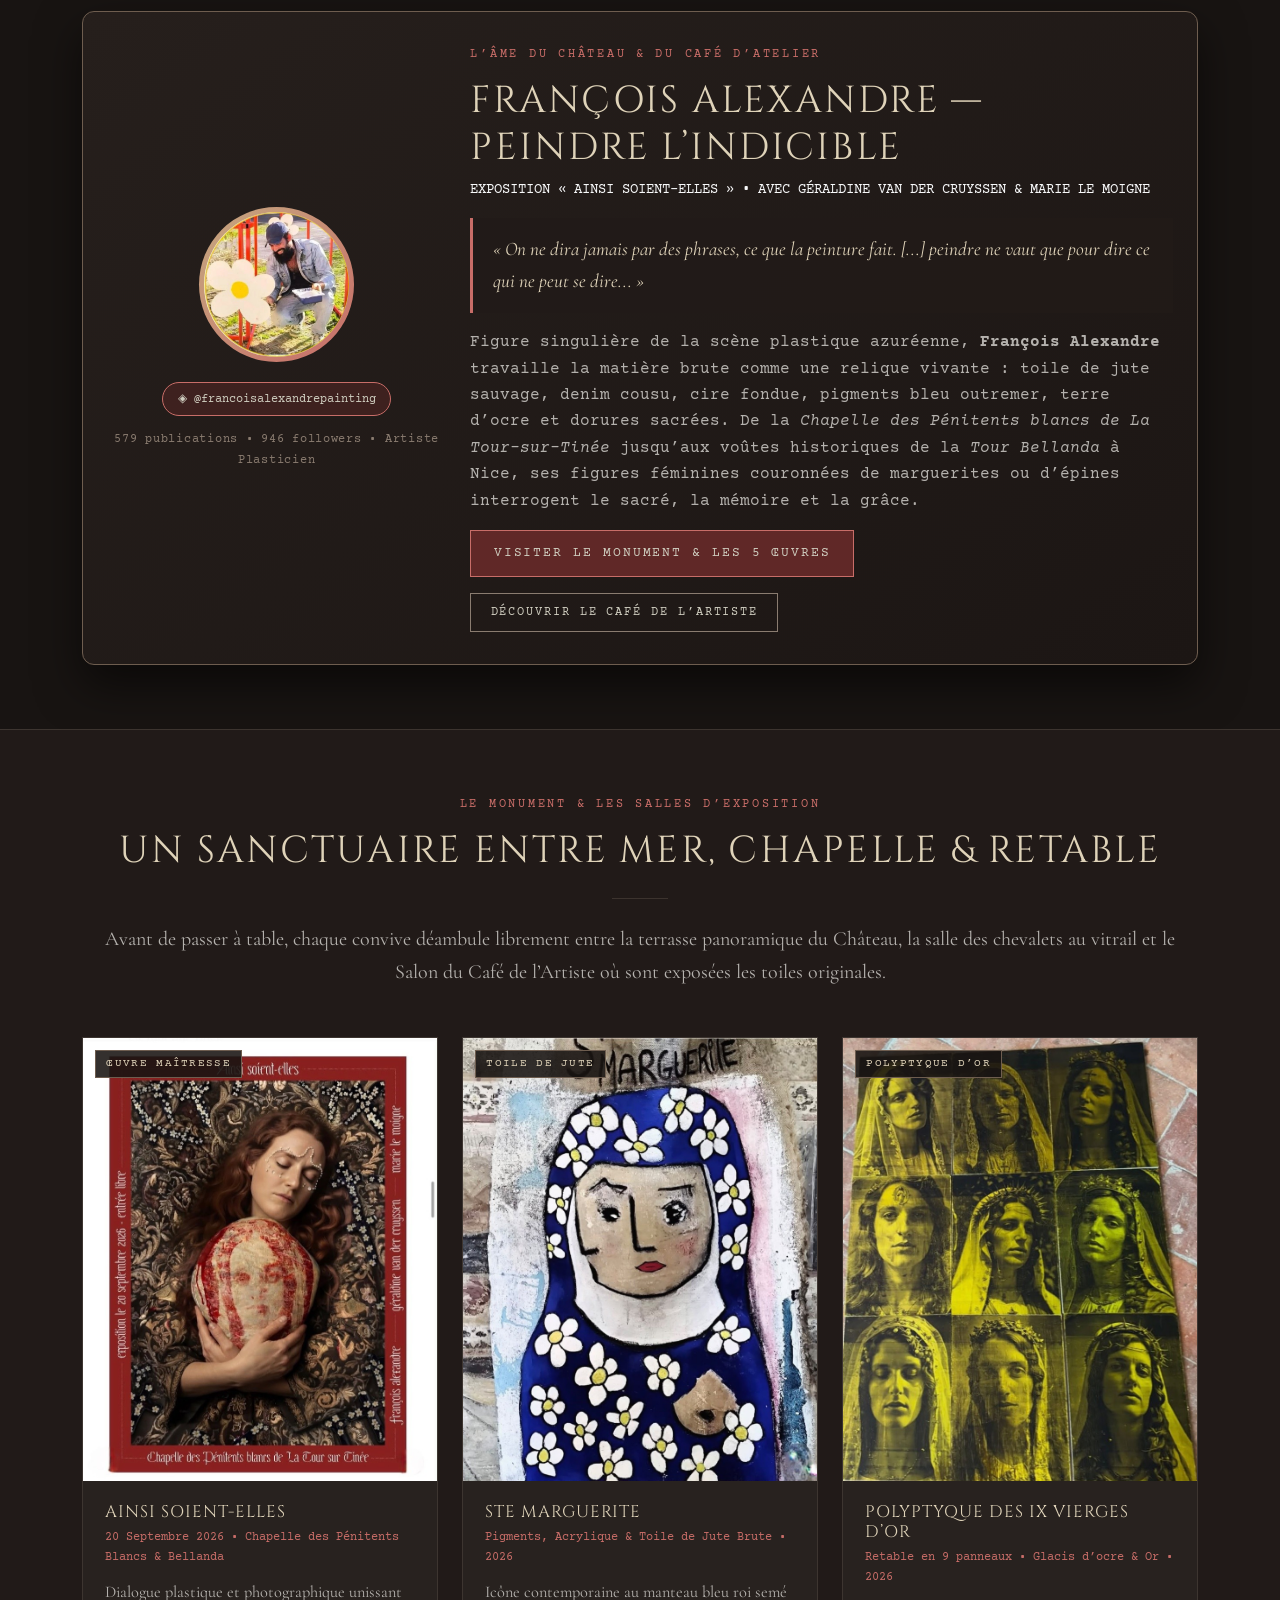
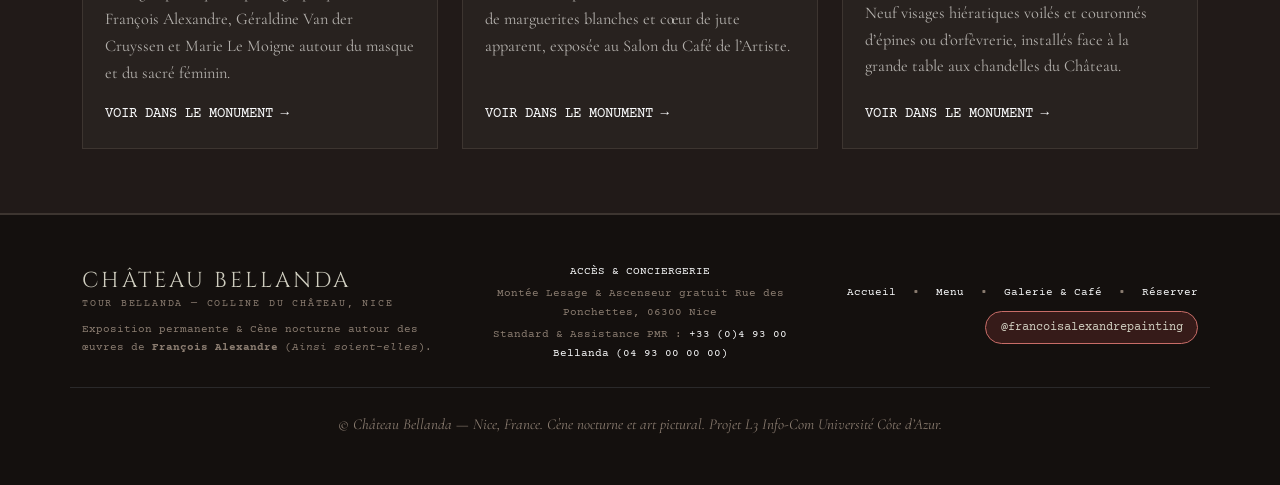
==== commit c895a541: "Commit 5 Amélioration lisibilité du Hero et suppression des vignettes superposées" ====
--- a/index.html
+++ b/index.html
@@ -86,15 +86,6 @@
                     <a href="galerie.html" class="btn-reserver-header">Explorer les œuvres</a>
                   </div>
 
-                  <!-- Les 2 vignettes superposées fidèles à la Maquette 1 -->
-                  <div class="hero-floating-vignettes">
-                    <div class="vignette-card">
-                      <img src="images/vignette-ble-or.jpg" alt="Épis de blé dorés sous la lumière du soleil couchant évoquant l'ocre et le pain sacré" width="112" height="138">
-                    </div>
-                    <div class="vignette-card">
-                      <img src="images/vignette-verres-vin.jpg" alt="Convives trinquant avec deux verres de vin rouge lors du banquet au Château Bellanda" width="112" height="138">
-                    </div>
-                  </div>
                 </div>
               </div>
             </div>
--- a/css/style.css
+++ b/css/style.css
@@ -270,31 +270,6 @@
   margin-bottom: 1.25rem;
 }
 
-.hero-floating-vignettes {
-  display: flex;
-  justify-content: center;
-  gap: 1rem;
-  margin-top: 1.5rem;
-  position: relative;
-  z-index: 3;
-}
-
-.vignette-card {
-  width: 96px;
-  height: 120px;
-  border: 2px solid rgba(255, 255, 255, 0.85);
-  box-shadow: 0 8px 24px rgba(0, 0, 0, 0.75);
-  overflow: hidden;
-  background-color: var(--bg-deep);
-}
-
-.vignette-card img {
-  width: 100%;
-  height: 100%;
-  object-fit: cover;
-  display: block;
-}
-
 /* Colonne Droite Maquette 1 : Carte "The Menu" rose poudré à bordure festonnée */
 .hero-sidebar-panel {
   background-color: #2A2522;
@@ -910,23 +885,6 @@
     min-height: 560px;
   }
 
-  /* Sur Desktop : Positionnement exact des 2 vignettes à droite de l'image Hero comme sur la Maquette 1 */
-  .hero-floating-vignettes {
-    position: absolute;
-    right: 1.5rem;
-    top: 0;
-    bottom: 0;
-    flex-direction: column;
-    justify-content: space-between;
-    padding: 2rem 0;
-    margin-top: 0;
-  }
-
-  .vignette-card {
-    width: 112px;
-    height: 138px;
-  }
-
   .mobile-sticky-cta {
     display: none;
   }
